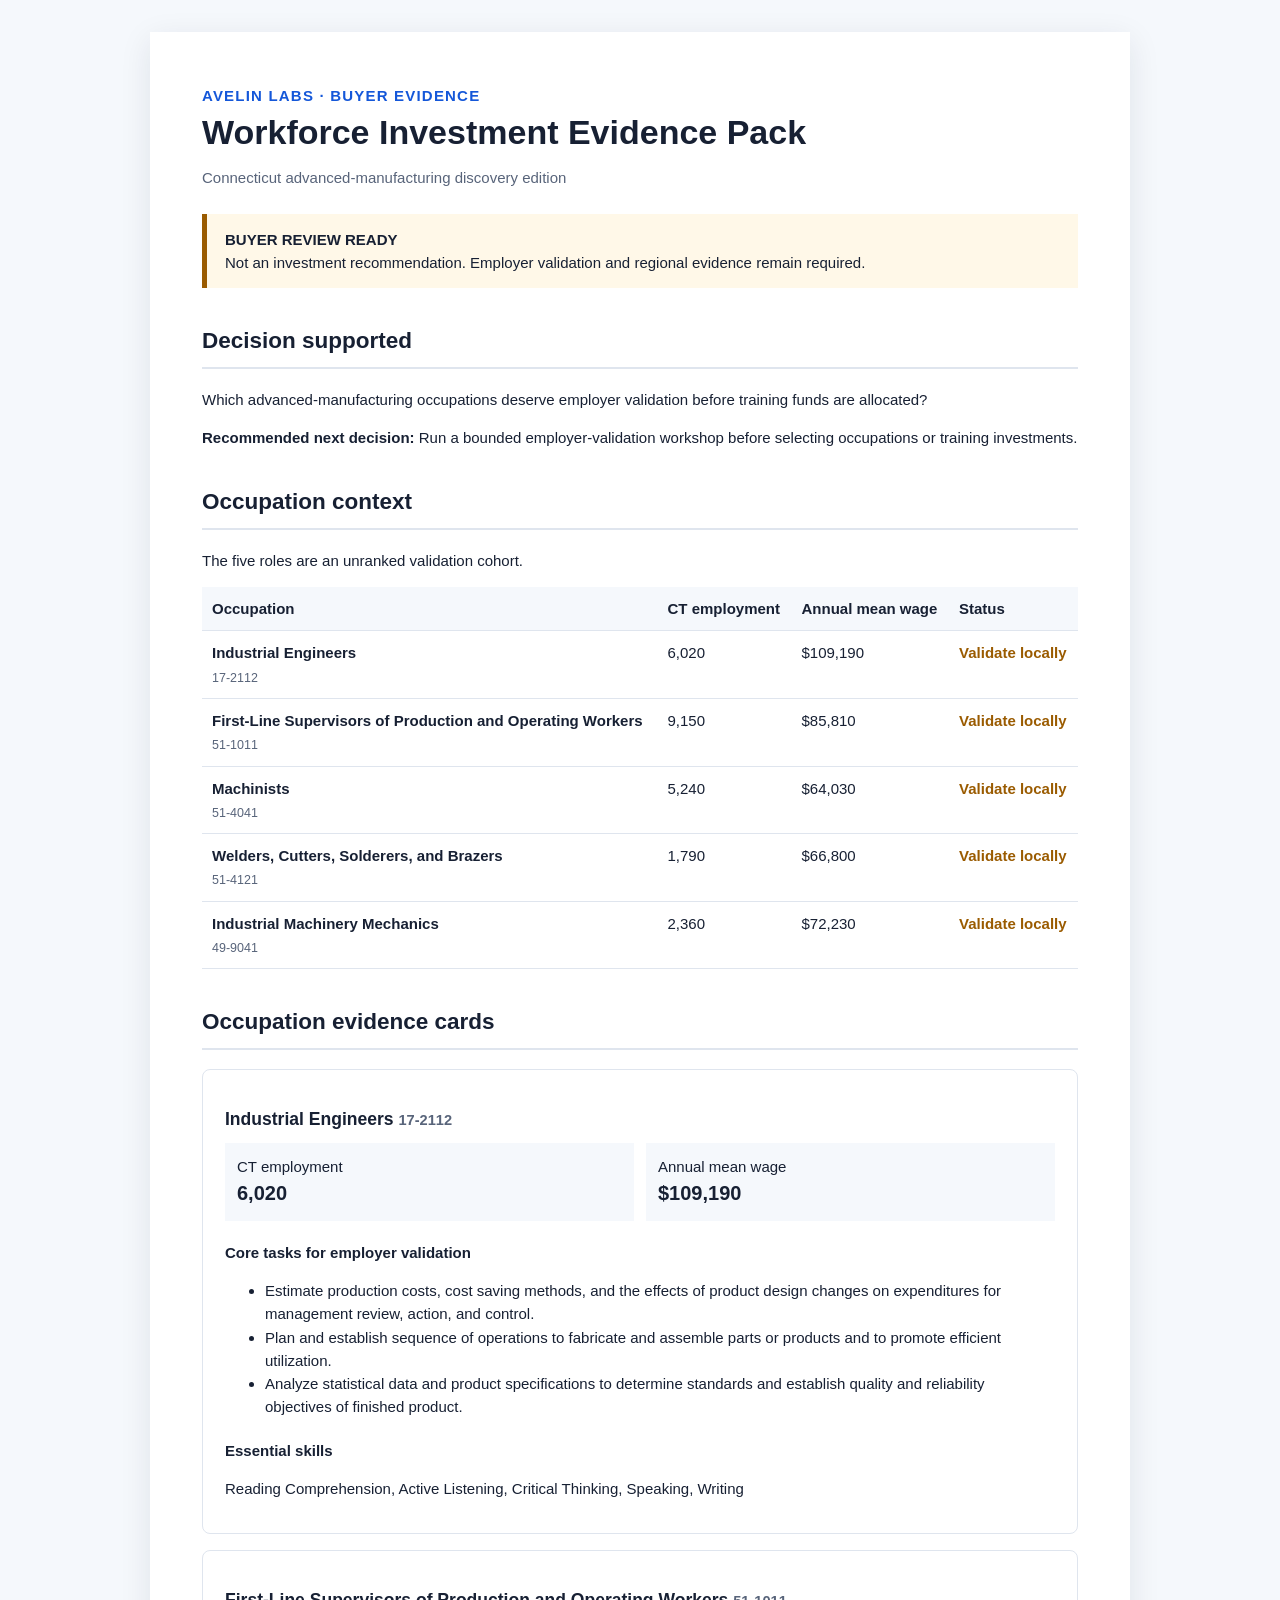
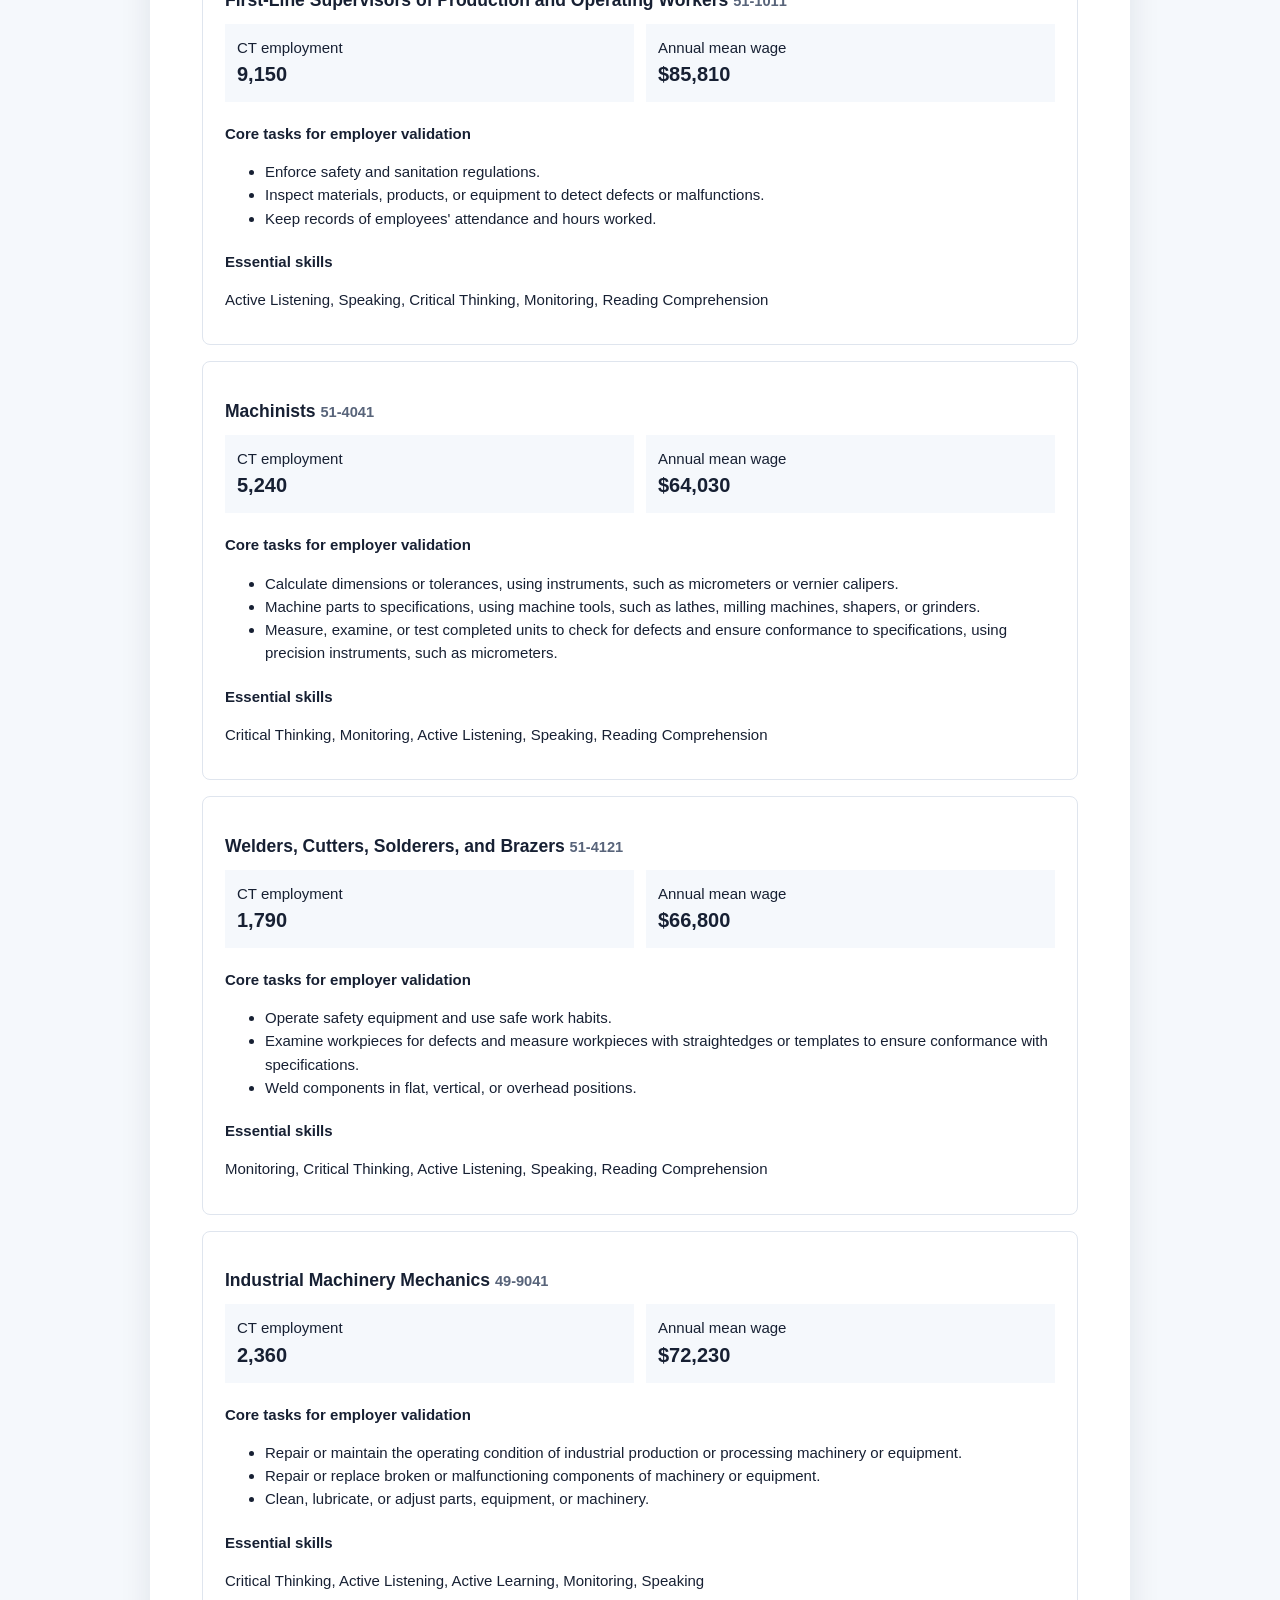
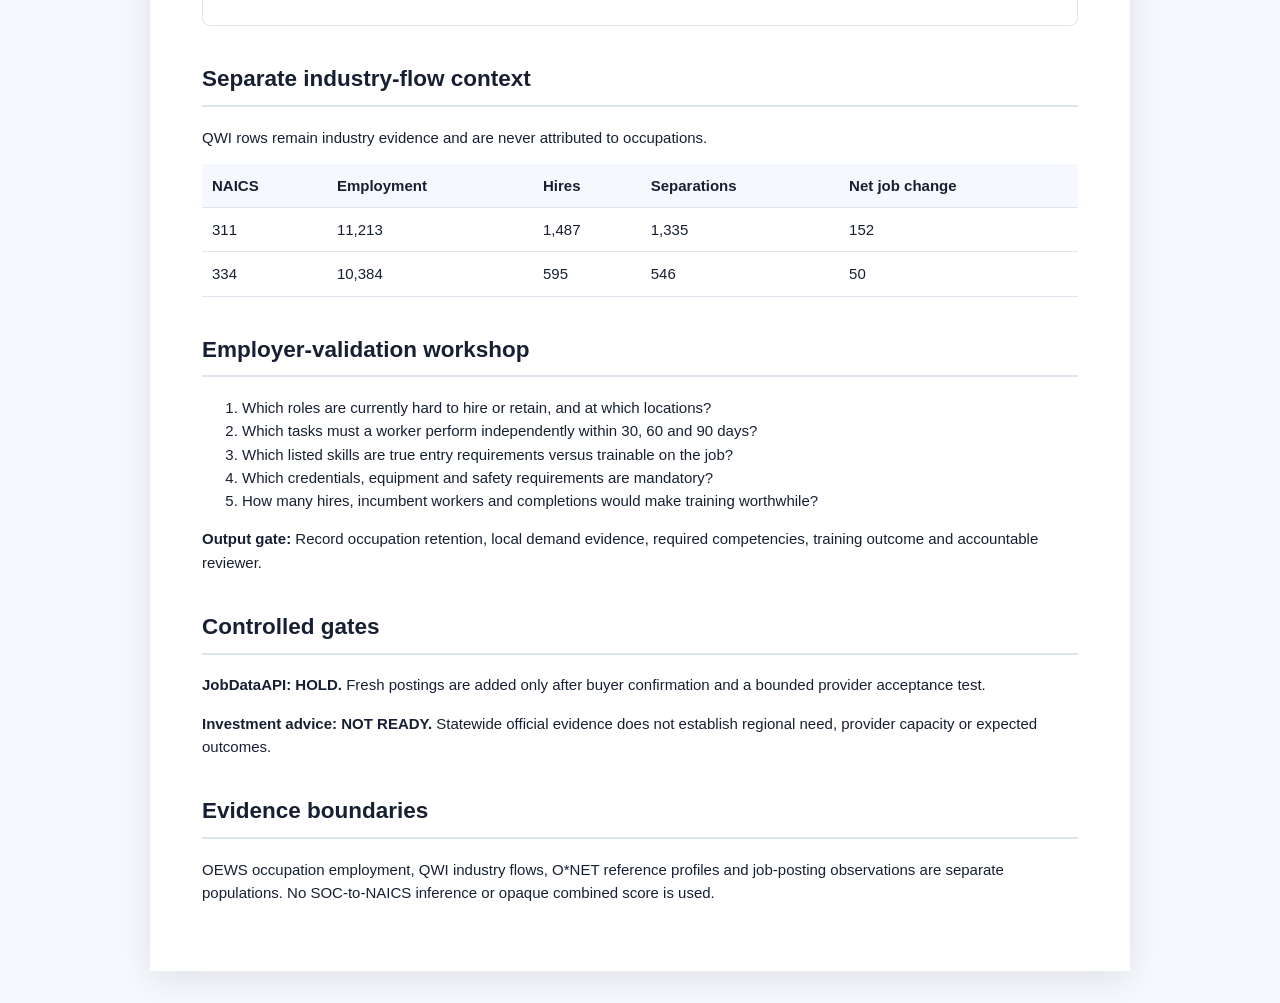
==== workforce-evidence-pack/reports/connecticut-manufacturing.example.html @ 7924961b "docs(workforce): add Evidence Pack lifecycle examples" ====
<!doctype html>
<html lang="en"><head><meta charset="utf-8"><meta name="viewport" content="width=device-width,initial-scale=1">
<title>Connecticut Workforce Investment Evidence Pack</title>
<style>
:root{--ink:#172033;--muted:#58647a;--line:#dfe5ee;--paper:#fff;--wash:#f5f8fc;--accent:#1457d9;--warn:#9a5b00}
*{box-sizing:border-box} body{margin:0;background:var(--wash);color:var(--ink);font:15px/1.55 Arial,sans-serif}
main{max-width:980px;margin:32px auto;background:var(--paper);padding:52px;box-shadow:0 8px 30px #17203318}
h1{font-size:34px;line-height:1.1;margin:.2em 0} h2{margin-top:36px;border-bottom:2px solid var(--line);padding-bottom:8px}
h3{margin-bottom:10px} h4{margin-bottom:4px} small,.muted{color:var(--muted)} .eyebrow{color:var(--accent);font-weight:700;text-transform:uppercase;letter-spacing:.08em}
.status{border-left:5px solid var(--warn);background:#fff8e8;padding:14px 18px;margin:24px 0} .review{color:var(--warn);font-weight:700}
table{width:100%;border-collapse:collapse;margin:14px 0 24px} th,td{padding:10px;border-bottom:1px solid var(--line);text-align:left;vertical-align:top} th{background:var(--wash)}
.card{border:1px solid var(--line);border-radius:8px;padding:18px 22px;margin:16px 0} .grid{display:grid;grid-template-columns:1fr 1fr;gap:12px}
.grid div{background:var(--wash);padding:12px} .grid span,.grid strong{display:block} .grid strong{font-size:20px} code{font-size:11px;word-break:break-all}
@media(max-width:700px){main{margin:0;padding:24px}.grid{grid-template-columns:1fr}table{font-size:12px}}
@media print{body{background:#fff}main{max-width:none;margin:0;padding:18mm;box-shadow:none}.break-avoid{break-inside:avoid}}
</style></head><body><main>
<div class="eyebrow">Avelin Labs · Buyer evidence</div>
<h1>Workforce Investment Evidence Pack</h1><p class="muted">Connecticut advanced-manufacturing discovery edition</p>
<div class="status"><strong>BUYER REVIEW READY</strong><br>Not an investment recommendation. Employer validation and regional evidence remain required.</div>
<h2>Decision supported</h2><p>Which advanced-manufacturing occupations deserve employer validation before training funds are allocated?</p><p><strong>Recommended next decision:</strong> Run a bounded employer-validation workshop before selecting occupations or training investments.</p>
<h2>Occupation context</h2><p>The five roles are an unranked validation cohort.</p>
<table><thead><tr><th>Occupation</th><th>CT employment</th><th>Annual mean wage</th><th>Status</th></tr></thead><tbody><tr><td><strong>Industrial Engineers</strong><br><small>17-2112</small></td><td>6,020</td><td>$109,190</td><td><span class='review'>Validate locally</span></td></tr><tr><td><strong>First-Line Supervisors of Production and Operating Workers</strong><br><small>51-1011</small></td><td>9,150</td><td>$85,810</td><td><span class='review'>Validate locally</span></td></tr><tr><td><strong>Machinists</strong><br><small>51-4041</small></td><td>5,240</td><td>$64,030</td><td><span class='review'>Validate locally</span></td></tr><tr><td><strong>Welders, Cutters, Solderers, and Brazers</strong><br><small>51-4121</small></td><td>1,790</td><td>$66,800</td><td><span class='review'>Validate locally</span></td></tr><tr><td><strong>Industrial Machinery Mechanics</strong><br><small>49-9041</small></td><td>2,360</td><td>$72,230</td><td><span class='review'>Validate locally</span></td></tr></tbody></table>
<h2>Occupation evidence cards</h2><section class='card break-avoid'><h3>Industrial Engineers <small>17-2112</small></h3><div class='grid'><div><span>CT employment</span><strong>6,020</strong></div><div><span>Annual mean wage</span><strong>$109,190</strong></div></div><h4>Core tasks for employer validation</h4><ul><li>Estimate production costs, cost saving methods, and the effects of product design changes on expenditures for management review, action, and control.</li><li>Plan and establish sequence of operations to fabricate and assemble parts or products and to promote efficient utilization.</li><li>Analyze statistical data and product specifications to determine standards and establish quality and reliability objectives of finished product.</li></ul><h4>Essential skills</h4><p>Reading Comprehension, Active Listening, Critical Thinking, Speaking, Writing</p></section><section class='card break-avoid'><h3>First-Line Supervisors of Production and Operating Workers <small>51-1011</small></h3><div class='grid'><div><span>CT employment</span><strong>9,150</strong></div><div><span>Annual mean wage</span><strong>$85,810</strong></div></div><h4>Core tasks for employer validation</h4><ul><li>Enforce safety and sanitation regulations.</li><li>Inspect materials, products, or equipment to detect defects or malfunctions.</li><li>Keep records of employees&#x27; attendance and hours worked.</li></ul><h4>Essential skills</h4><p>Active Listening, Speaking, Critical Thinking, Monitoring, Reading Comprehension</p></section><section class='card break-avoid'><h3>Machinists <small>51-4041</small></h3><div class='grid'><div><span>CT employment</span><strong>5,240</strong></div><div><span>Annual mean wage</span><strong>$64,030</strong></div></div><h4>Core tasks for employer validation</h4><ul><li>Calculate dimensions or tolerances, using instruments, such as micrometers or vernier calipers.</li><li>Machine parts to specifications, using machine tools, such as lathes, milling machines, shapers, or grinders.</li><li>Measure, examine, or test completed units to check for defects and ensure conformance to specifications, using precision instruments, such as micrometers.</li></ul><h4>Essential skills</h4><p>Critical Thinking, Monitoring, Active Listening, Speaking, Reading Comprehension</p></section><section class='card break-avoid'><h3>Welders, Cutters, Solderers, and Brazers <small>51-4121</small></h3><div class='grid'><div><span>CT employment</span><strong>1,790</strong></div><div><span>Annual mean wage</span><strong>$66,800</strong></div></div><h4>Core tasks for employer validation</h4><ul><li>Operate safety equipment and use safe work habits.</li><li>Examine workpieces for defects and measure workpieces with straightedges or templates to ensure conformance with specifications.</li><li>Weld components in flat, vertical, or overhead positions.</li></ul><h4>Essential skills</h4><p>Monitoring, Critical Thinking, Active Listening, Speaking, Reading Comprehension</p></section><section class='card break-avoid'><h3>Industrial Machinery Mechanics <small>49-9041</small></h3><div class='grid'><div><span>CT employment</span><strong>2,360</strong></div><div><span>Annual mean wage</span><strong>$72,230</strong></div></div><h4>Core tasks for employer validation</h4><ul><li>Repair or maintain the operating condition of industrial production or processing machinery or equipment.</li><li>Repair or replace broken or malfunctioning components of machinery or equipment.</li><li>Clean, lubricate, or adjust parts, equipment, or machinery.</li></ul><h4>Essential skills</h4><p>Critical Thinking, Active Listening, Active Learning, Monitoring, Speaking</p></section>
<h2>Separate industry-flow context</h2><p>QWI rows remain industry evidence and are never attributed to occupations.</p>
<table><thead><tr><th>NAICS</th><th>Employment</th><th>Hires</th><th>Separations</th><th>Net job change</th></tr></thead><tbody><tr><td>311</td><td>11,213</td><td>1,487</td><td>1,335</td><td>152</td></tr><tr><td>334</td><td>10,384</td><td>595</td><td>546</td><td>50</td></tr></tbody></table>
<h2>Employer-validation workshop</h2><ol><li>Which roles are currently hard to hire or retain, and at which locations?</li><li>Which tasks must a worker perform independently within 30, 60 and 90 days?</li><li>Which listed skills are true entry requirements versus trainable on the job?</li><li>Which credentials, equipment and safety requirements are mandatory?</li><li>How many hires, incumbent workers and completions would make training worthwhile?</li></ol><p><strong>Output gate:</strong> Record occupation retention, local demand evidence, required competencies, training outcome and accountable reviewer.</p>
<h2>Controlled gates</h2><p><strong>JobDataAPI: HOLD.</strong> Fresh postings are added only after buyer confirmation and a bounded provider acceptance test.</p>
<p><strong>Investment advice: NOT READY.</strong> Statewide official evidence does not establish regional need, provider capacity or expected outcomes.</p>

<footer><h2>Evidence boundaries</h2><p>OEWS occupation employment, QWI industry flows, O*NET reference profiles and job-posting observations are separate populations. No SOC-to-NAICS inference or opaque combined score is used.</p></footer>
</main></body></html>
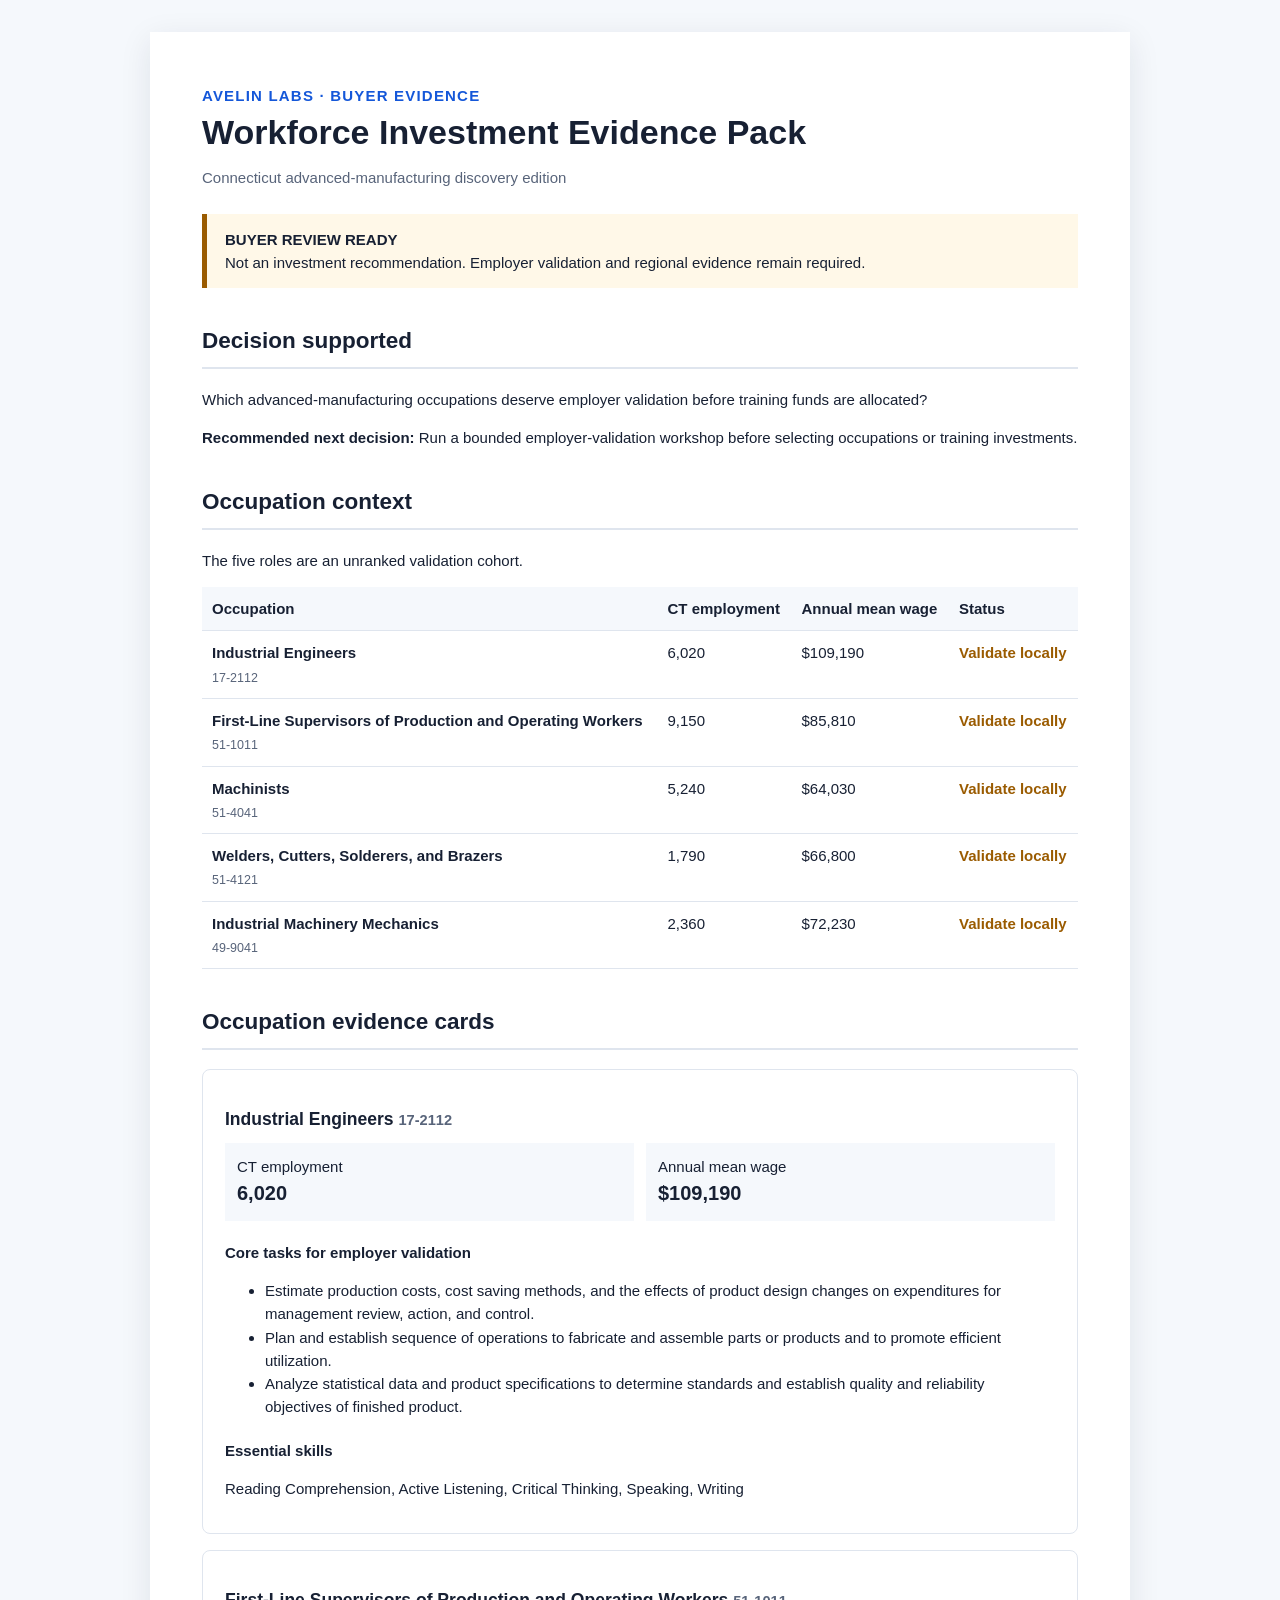
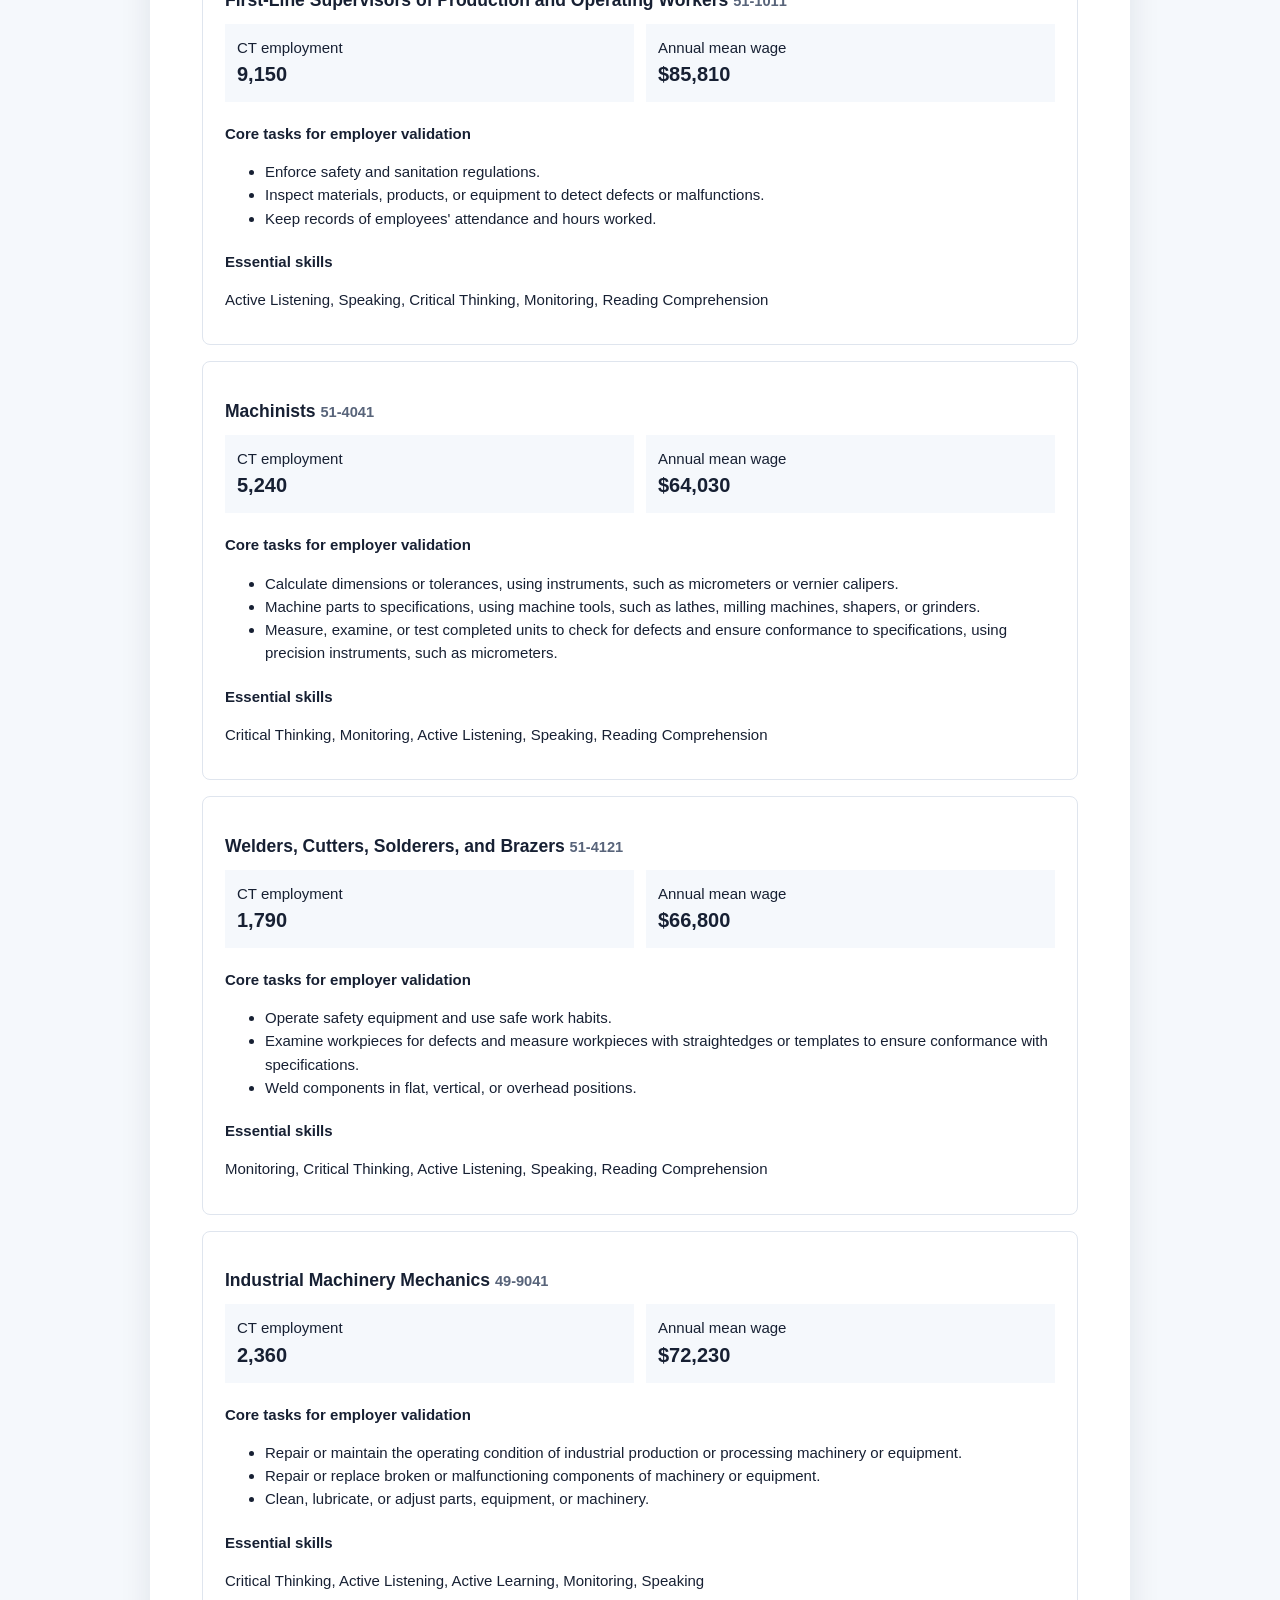
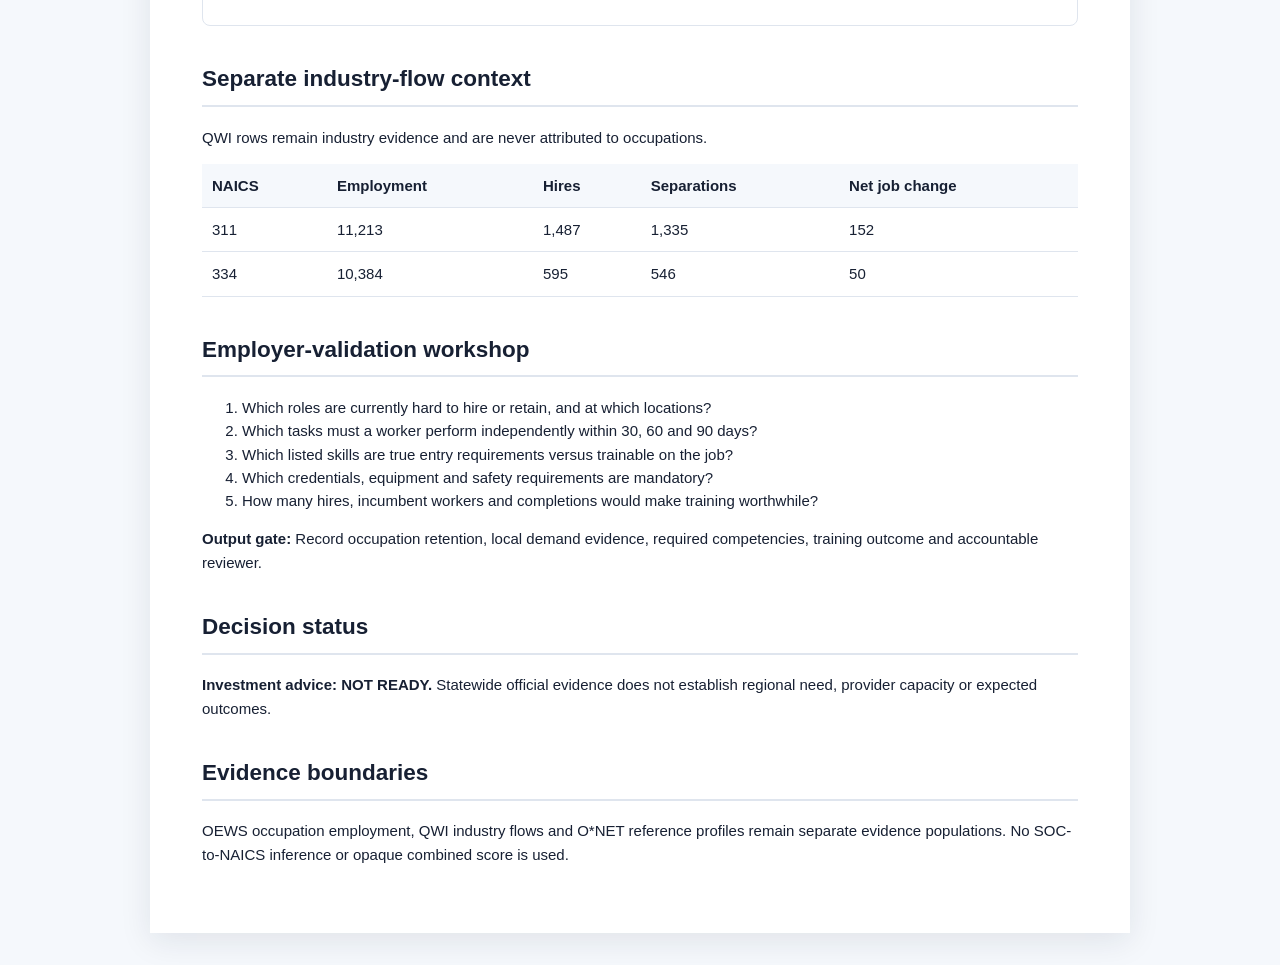
==== commit 0e2b9a51: "docs: remove internal provider state from public examples" ====
--- a/workforce-evidence-pack/reports/connecticut-manufacturing.example.html
+++ b/workforce-evidence-pack/reports/connecticut-manufacturing.example.html
@@ -24,8 +24,8 @@
 <h2>Separate industry-flow context</h2><p>QWI rows remain industry evidence and are never attributed to occupations.</p>
 <table><thead><tr><th>NAICS</th><th>Employment</th><th>Hires</th><th>Separations</th><th>Net job change</th></tr></thead><tbody><tr><td>311</td><td>11,213</td><td>1,487</td><td>1,335</td><td>152</td></tr><tr><td>334</td><td>10,384</td><td>595</td><td>546</td><td>50</td></tr></tbody></table>
 <h2>Employer-validation workshop</h2><ol><li>Which roles are currently hard to hire or retain, and at which locations?</li><li>Which tasks must a worker perform independently within 30, 60 and 90 days?</li><li>Which listed skills are true entry requirements versus trainable on the job?</li><li>Which credentials, equipment and safety requirements are mandatory?</li><li>How many hires, incumbent workers and completions would make training worthwhile?</li></ol><p><strong>Output gate:</strong> Record occupation retention, local demand evidence, required competencies, training outcome and accountable reviewer.</p>
-<h2>Controlled gates</h2><p><strong>JobDataAPI: HOLD.</strong> Fresh postings are added only after buyer confirmation and a bounded provider acceptance test.</p>
+<h2>Decision status</h2>
 <p><strong>Investment advice: NOT READY.</strong> Statewide official evidence does not establish regional need, provider capacity or expected outcomes.</p>
 
-<footer><h2>Evidence boundaries</h2><p>OEWS occupation employment, QWI industry flows, O*NET reference profiles and job-posting observations are separate populations. No SOC-to-NAICS inference or opaque combined score is used.</p></footer>
+<footer><h2>Evidence boundaries</h2><p>OEWS occupation employment, QWI industry flows and O*NET reference profiles remain separate evidence populations. No SOC-to-NAICS inference or opaque combined score is used.</p></footer>
 </main></body></html>
